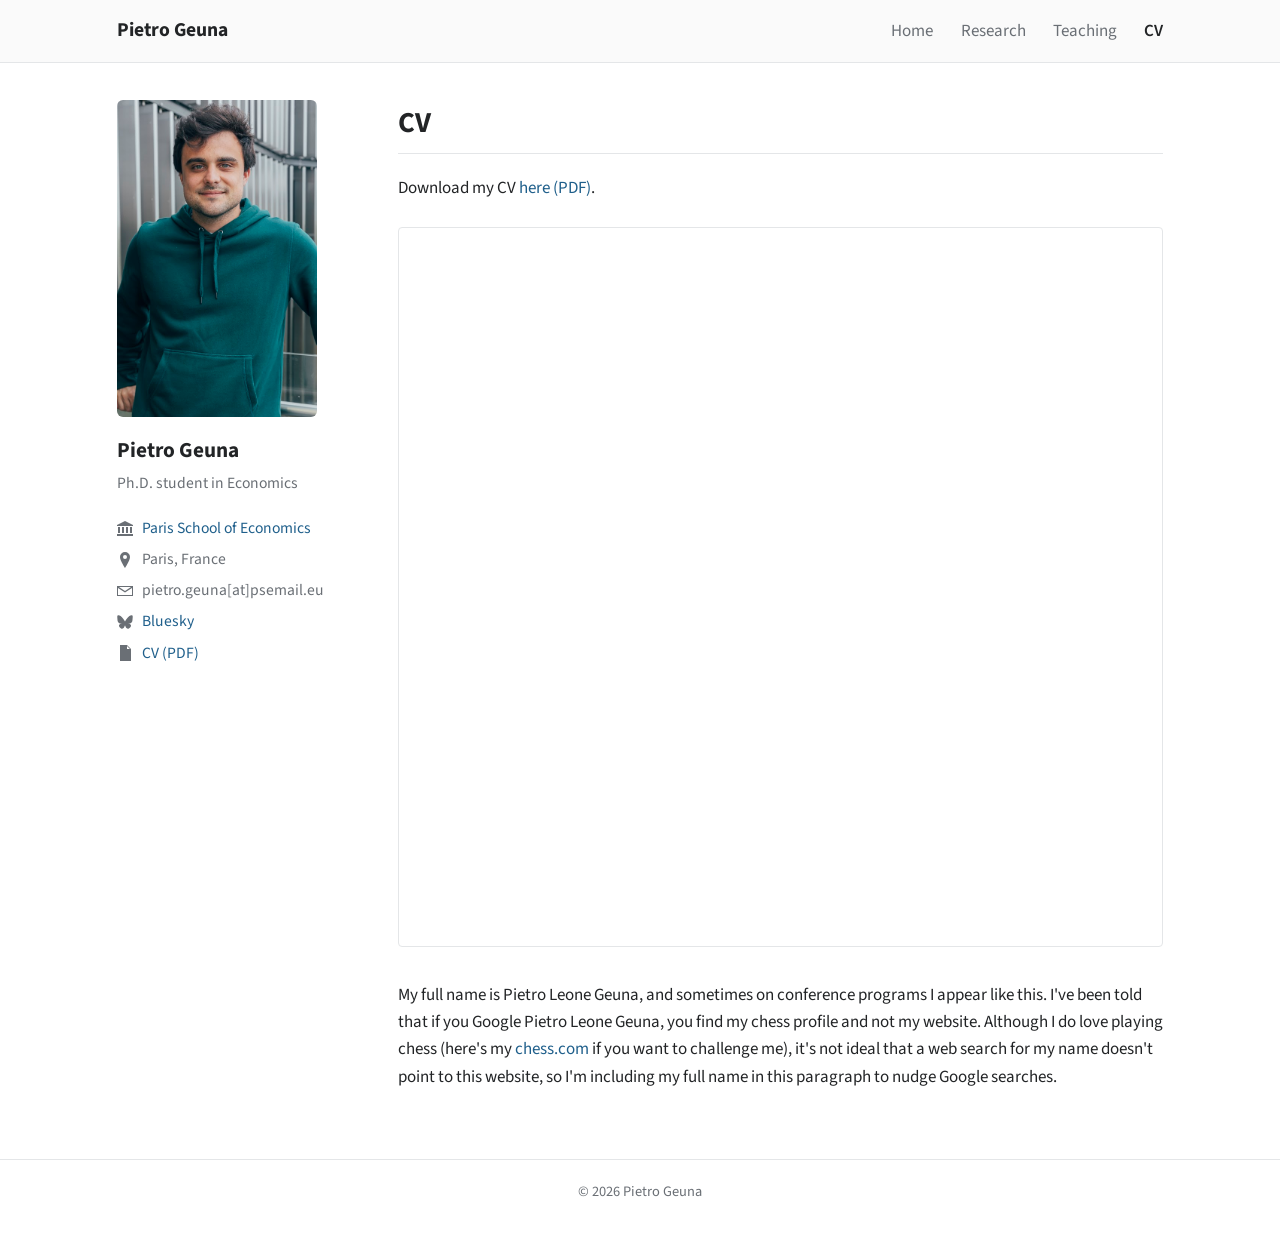
==== cv.html @ 075b46ee "Academic website: home, research, teaching, CV Co-Authored-By: Claude Opus 5.5 <noreply@anthropic.co" ====
<!doctype html>
<html lang="en">
<head>
  <meta charset="utf-8">
  <meta name="viewport" content="width=device-width, initial-scale=1">
  <title>CV | Pietro Geuna</title>
  <meta name="description" content="Pietro Leone Geuna, Ph.D. student in economics at the Paris School of Economics. Labor economics, wage setting, labor market power, worker mobility.">
  <link rel="preconnect" href="https://fonts.googleapis.com">
  <link rel="preconnect" href="https://fonts.gstatic.com" crossorigin>
  <link href="https://fonts.googleapis.com/css2?family=Source+Sans+3:ital,wght@0,400;0,600;0,700;1,400&display=swap" rel="stylesheet">
  <link rel="stylesheet" href="assets/style.css">
</head>
<body>
<header class="masthead">
  <nav>
    <a class="site-title" href="index.html">Pietro Geuna</a>
    <a class="nav-link" href="index.html">Home</a>
    <a class="nav-link" href="research.html">Research</a>
    <a class="nav-link" href="teaching.html">Teaching</a>
    <a class="nav-link active" href="cv.html">CV</a>
  </nav>
</header>

<div class="wrapper">
  <aside class="sidebar">
    <img class="avatar" src="assets/photo.jpg" alt="Pietro Geuna">
    <h2>Pietro Geuna</h2>
    <p class="bio">Ph.D. student in Economics</p>
    <ul>
      <li><svg viewBox="0 0 16 16"><path d="M8 0 0 4v1h16V4L8 0zM1 6v6h2V6H1zm4 0v6h2V6H5zm4 0v6h2V6H9zm4 0v6h2V6h-2zM0 13v2h16v-2H0z"/></svg><a href="https://www.parisschoolofeconomics.eu/">Paris School of Economics</a></li>
      <li><svg viewBox="0 0 16 16"><path d="M8 0a5 5 0 0 0-5 5c0 3.5 5 11 5 11s5-7.5 5-11a5 5 0 0 0-5-5zm0 7a2 2 0 1 1 0-4 2 2 0 0 1 0 4z"/></svg>Paris, France</li>
      <li><svg viewBox="0 0 16 16"><path d="M0 3v10h16V3H0zm2 1h12L8 8 2 4zm-1 1 7 4.6L15 5v7H1V5z"/></svg>pietro.geuna[at]psemail.eu</li>
      <li><svg viewBox="0 0 600 530"><path d="m135.72 44.03c66.496 49.921 138.02 151.14 164.28 205.46 26.262-54.316 97.782-155.54 164.28-205.46 47.98-36.021 125.72-63.892 125.72 24.795 0 17.712-10.155 148.79-16.111 170.07-20.703 73.984-96.144 92.854-163.25 81.433 117.3 19.964 147.14 86.092 82.697 152.22-122.39 125.59-175.91-31.511-189.63-71.766-2.514-7.3797-3.6904-10.832-3.7077-7.8964-.0174-2.9357-1.1937.51669-3.7077 7.8964-13.714 40.255-67.233 197.36-189.63 71.766-64.444-66.128-34.605-132.26 82.697-152.22-67.108 11.421-142.55-7.4491-163.25-81.433-5.9562-21.282-16.111-152.36-16.111-170.07 0-88.687 77.742-60.816 125.72-24.795z"/></svg><a href="https://bsky.app/profile/pgeuna.bsky.social">Bluesky</a></li>
      <li><svg viewBox="0 0 16 16"><path d="M3 0h7l4 4v12H3V0zm7 1v3h3L10 1zM5 7h7v1H5V7zm0 2h7v1H5V9zm0 2h5v1H5v-1z"/></svg><a href="assets/CV_Pietro_Geuna.pdf">CV (PDF)</a></li>
    </ul>
  </aside>

  <main class="content">
    <h1>CV</h1>
    <p>Download my CV <a href="assets/CV_Pietro_Geuna.pdf">here (PDF)</a>.</p>
    <iframe class="cv-embed" src="assets/CV_Pietro_Geuna.pdf" title="CV of Pietro Geuna"></iframe>
    <p>My full name is Pietro Leone Geuna, and sometimes on conference programs I appear like this. I've been told that if you Google Pietro Leone Geuna, you find my chess profile and not my website. Although I do love playing chess (here's my <a href="https://www.chess.com/member/leonegeuna">chess.com</a> if you want to challenge me), it's not ideal that a web search for my name doesn't point to this website, so I'm including my full name in this paragraph to nudge Google searches.</p>
  </main>
</div>

<footer>&copy; 2026 Pietro Geuna</footer>
</body>
</html>
---- assets/style.css ----
:root {
  --bg: #ffffff;
  --fg: #222426;
  --muted: #6a6f75;
  --rule: #e4e6e8;
  --accent: #1f5f8b;
  --accent-hover: #0f3f61;
  --nav-bg: #fafafa;
  --maxw: 1080px;
}
@media (prefers-color-scheme: dark) {
  :root {
    --bg: #16181b;
    --fg: #e3e5e8;
    --muted: #9aa0a6;
    --rule: #2c3035;
    --accent: #7db7e0;
    --accent-hover: #a9d1ee;
    --nav-bg: #1c1f23;
  }
}

* { box-sizing: border-box; }
html { font-size: 17px; }
body {
  margin: 0;
  background: var(--bg);
  color: var(--fg);
  font-family: "Source Sans 3", -apple-system, BlinkMacSystemFont, "Helvetica Neue", Arial, sans-serif;
  line-height: 1.6;
}
a { color: var(--accent); text-decoration: none; }
a:hover { color: var(--accent-hover); text-decoration: underline; }

/* Top navigation */
.masthead {
  border-bottom: 1px solid var(--rule);
  background: var(--nav-bg);
}
.masthead nav {
  max-width: var(--maxw);
  margin: 0 auto;
  padding: 0.9rem 1rem;
  display: flex;
  align-items: baseline;
  flex-wrap: wrap;
  gap: 0.4rem 1.6rem;
}
.masthead .site-title {
  font-weight: 700;
  font-size: 1.15rem;
  color: var(--fg);
  margin-right: auto;
}
.masthead .site-title:hover { text-decoration: none; }
.masthead a.nav-link { color: var(--muted); }
.masthead a.nav-link:hover, .masthead a.nav-link.active { color: var(--fg); text-decoration: none; }
.masthead a.nav-link.active { font-weight: 600; }

/* Layout */
.wrapper {
  max-width: var(--maxw);
  margin: 0 auto;
  padding: 2.2rem 1rem 3rem;
  display: grid;
  grid-template-columns: 230px 1fr;
  gap: 3rem;
}
@media (max-width: 760px) {
  .wrapper { grid-template-columns: 1fr; gap: 1.5rem; padding-top: 1.5rem; }
}

/* Sidebar */
.sidebar { font-size: 0.92rem; }
.sidebar img.avatar {
  width: 100%;
  max-width: 200px;
  border-radius: 6px;
  display: block;
  margin-bottom: 1rem;
}
.sidebar h2 { font-size: 1.25rem; margin: 0 0 0.2rem; }
.sidebar .bio { color: var(--muted); margin: 0 0 1rem; }
.sidebar ul { list-style: none; padding: 0; margin: 0; }
.sidebar li { display: flex; align-items: center; gap: 0.55rem; padding: 0.18rem 0; color: var(--muted); }
.sidebar li svg { width: 16px; height: 16px; flex-shrink: 0; fill: currentColor; }
@media (max-width: 760px) {
  .sidebar { display: grid; grid-template-columns: 110px 1fr; gap: 0 1rem; align-items: start; }
  .sidebar img.avatar { grid-row: span 3; margin: 0; }
}

/* Content */
.content { min-width: 0; }
.content h1 {
  font-size: 1.7rem;
  margin: 0 0 1.2rem;
  padding-bottom: 0.4rem;
  border-bottom: 1px solid var(--rule);
}
.content h2 {
  font-size: 1.25rem;
  margin: 2rem 0 0.8rem;
  padding-bottom: 0.25rem;
  border-bottom: 1px solid var(--rule);
}
.content p { margin: 0 0 1rem; }

/* Papers */
.paper { margin: 0 0 1.4rem; }
.paper .title { font-weight: 600; }
.paper .coauthors { color: var(--fg); }
.paper .status { color: var(--muted); font-style: italic; }
.paper .presentations { color: var(--muted); font-size: 0.9rem; margin-top: 0.2rem; }

.content ul.resources { padding-left: 1.2rem; }
.content ul.resources li { margin-bottom: 0.35rem; }

.note {
  border-left: 3px solid var(--accent);
  padding: 0.5rem 0.9rem;
  background: var(--nav-bg);
  font-size: 0.95rem;
}

.cv-embed {
  width: 100%;
  height: 80vh;
  border: 1px solid var(--rule);
  border-radius: 4px;
  margin: 0.5rem 0 1.5rem;
}

footer {
  border-top: 1px solid var(--rule);
  color: var(--muted);
  font-size: 0.85rem;
  text-align: center;
  padding: 1.2rem 1rem 2rem;
}
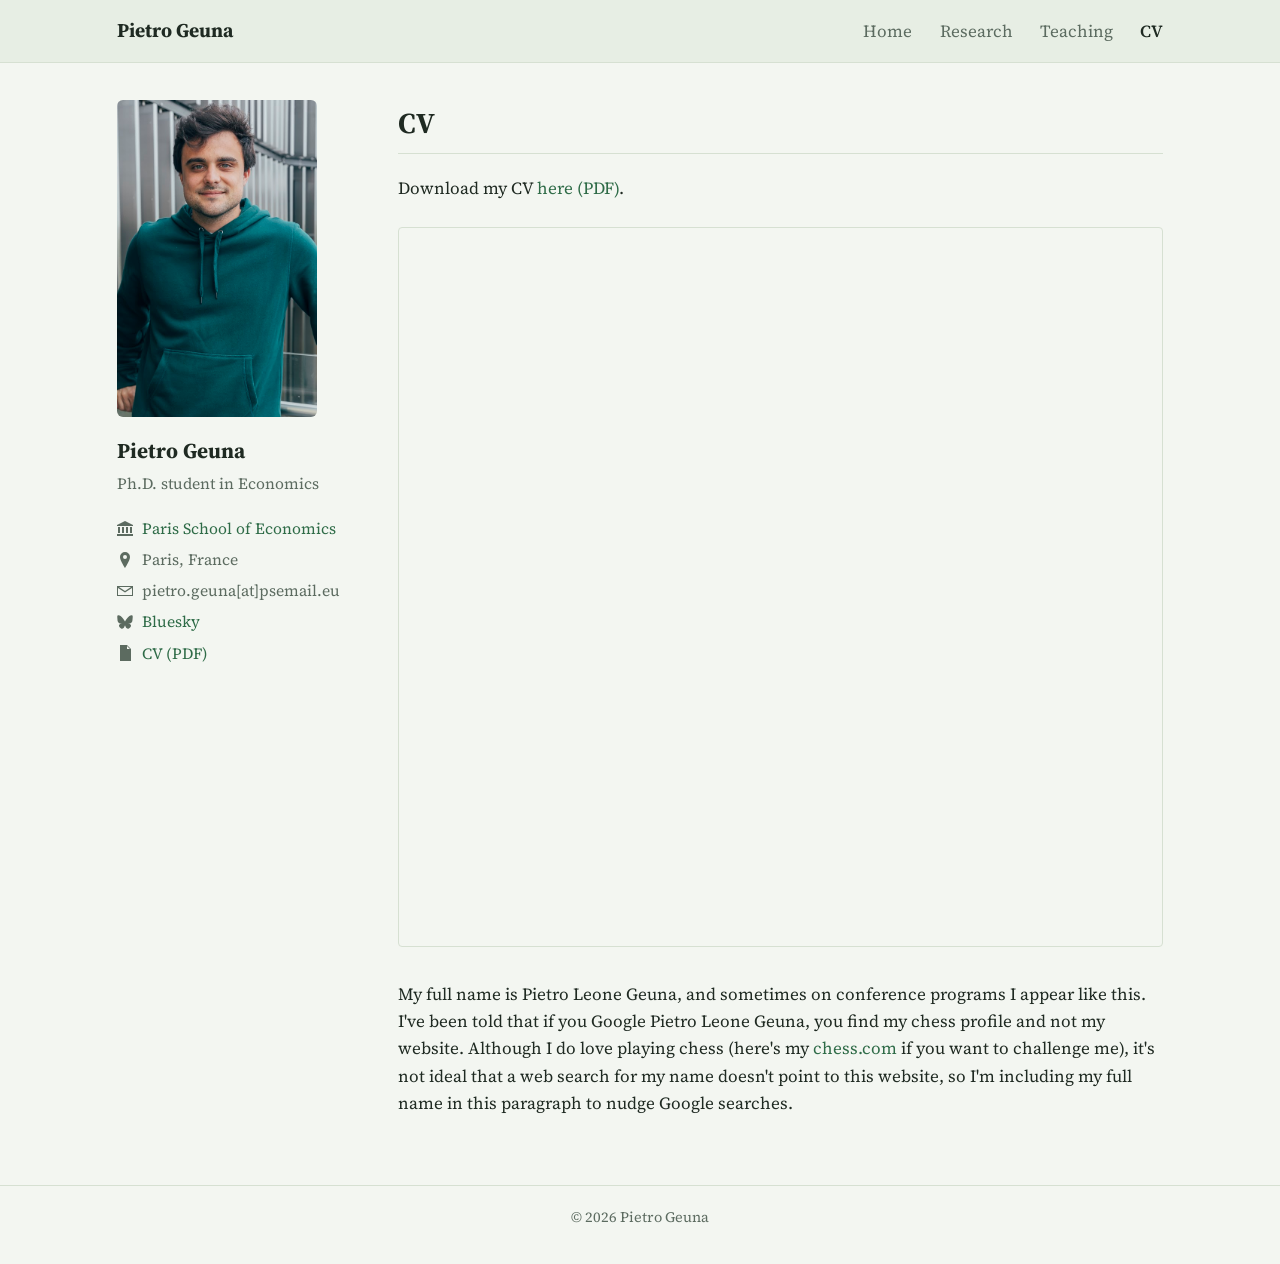
==== commit a8462098: "Serif font and sage green palette Co-Authored-By: Claude Opus 5.5 <noreply@anthropic.com>" ====
--- a/cv.html
+++ b/cv.html
@@ -7,7 +7,7 @@
   <meta name="description" content="Pietro Leone Geuna, Ph.D. student in economics at the Paris School of Economics. Labor economics, wage setting, labor market power, worker mobility.">
   <link rel="preconnect" href="https://fonts.googleapis.com">
   <link rel="preconnect" href="https://fonts.gstatic.com" crossorigin>
-  <link href="https://fonts.googleapis.com/css2?family=Source+Sans+3:ital,wght@0,400;0,600;0,700;1,400&display=swap" rel="stylesheet">
+  <link href="https://fonts.googleapis.com/css2?family=Source+Serif+4:ital,opsz,wght@0,8..60,400;0,8..60,600;0,8..60,700;1,8..60,400&display=swap" rel="stylesheet">
   <link rel="stylesheet" href="assets/style.css">
 </head>
 <body>
--- a/assets/style.css
+++ b/assets/style.css
@@ -1,22 +1,22 @@
 :root {
-  --bg: #ffffff;
-  --fg: #222426;
-  --muted: #6a6f75;
-  --rule: #e4e6e8;
-  --accent: #1f5f8b;
-  --accent-hover: #0f3f61;
-  --nav-bg: #fafafa;
+  --bg: #f3f6f1;
+  --fg: #1f2a22;
+  --muted: #5c6b60;
+  --rule: #d6e0d2;
+  --accent: #2e6b47;
+  --accent-hover: #1b4a2f;
+  --nav-bg: #e7eee4;
   --maxw: 1080px;
 }
 @media (prefers-color-scheme: dark) {
   :root {
-    --bg: #16181b;
-    --fg: #e3e5e8;
-    --muted: #9aa0a6;
-    --rule: #2c3035;
-    --accent: #7db7e0;
-    --accent-hover: #a9d1ee;
-    --nav-bg: #1c1f23;
+    --bg: #141b16;
+    --fg: #e2e8e3;
+    --muted: #98a69c;
+    --rule: #2a352d;
+    --accent: #8cc7a1;
+    --accent-hover: #b3dcc1;
+    --nav-bg: #1a231d;
   }
 }
 
@@ -26,7 +26,7 @@
   margin: 0;
   background: var(--bg);
   color: var(--fg);
-  font-family: "Source Sans 3", -apple-system, BlinkMacSystemFont, "Helvetica Neue", Arial, sans-serif;
+  font-family: "Source Serif 4", Georgia, "Times New Roman", serif;
   line-height: 1.6;
 }
 a { color: var(--accent); text-decoration: none; }
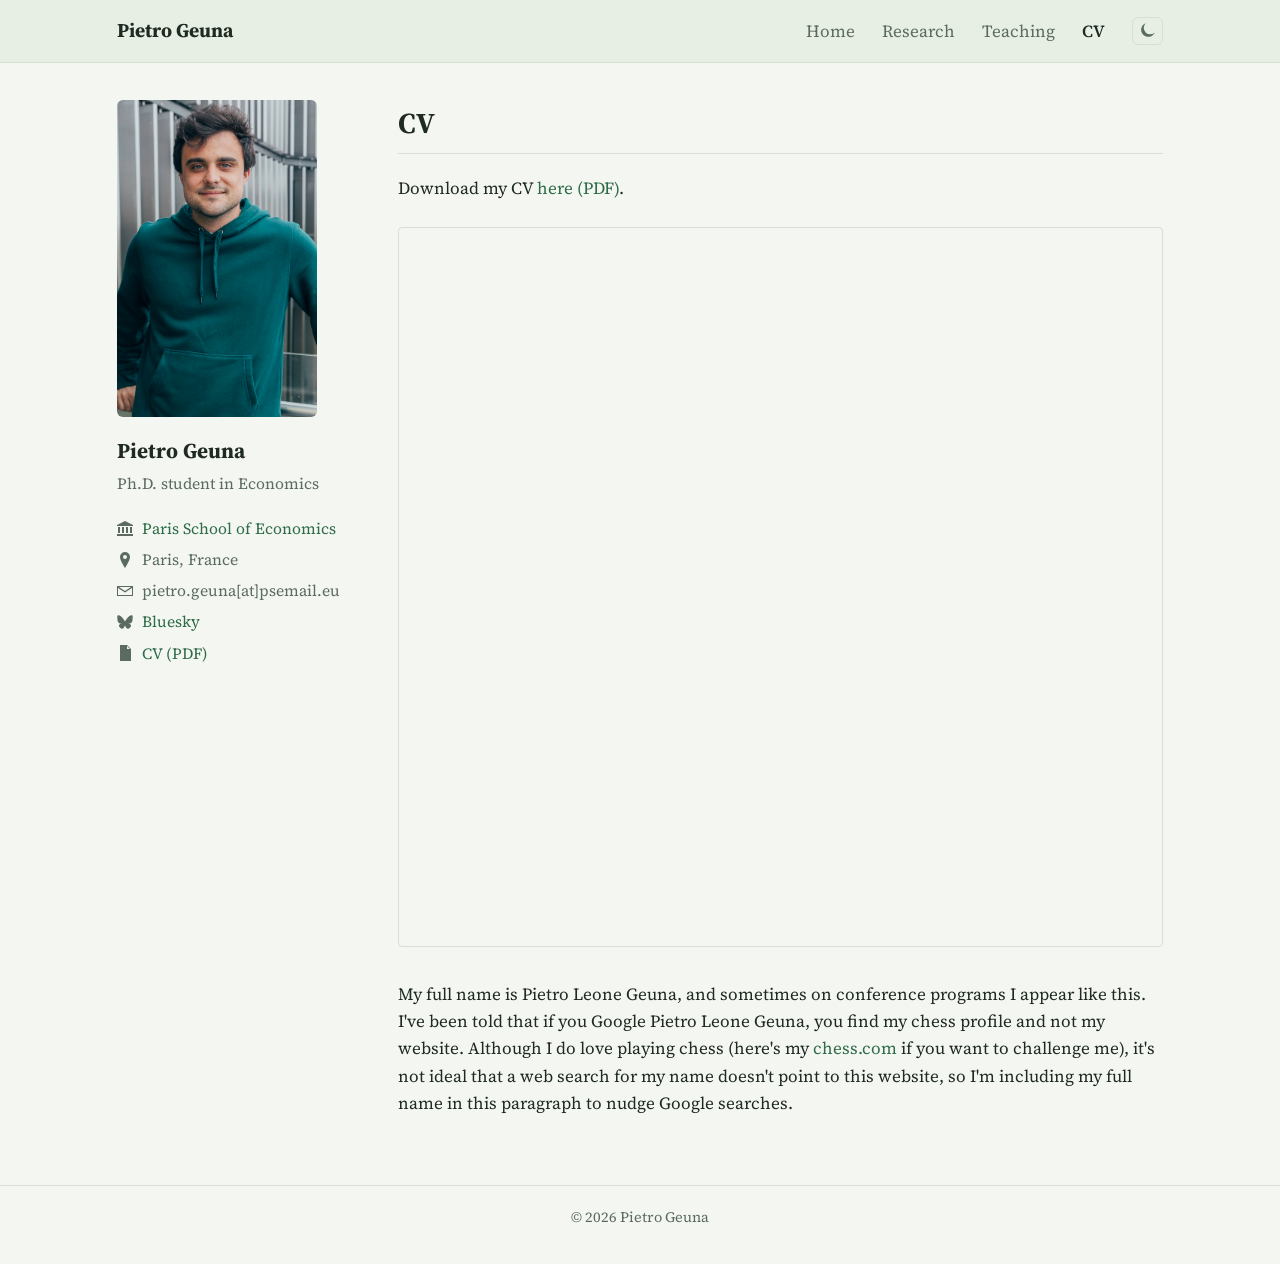
==== commit 299f267d: "Theme toggle, softer dark mode, link previews, favicon Co-Authored-By: Claude Opus 5.5 <noreply@anth" ====
--- a/cv.html
+++ b/cv.html
@@ -1,6 +1,14 @@
 <!doctype html>
 <html lang="en">
 <head>
+  <!-- Google tag (gtag.js) -->
+  <script async src="https://www.googletagmanager.com/gtag/js?id=G-NQ5NPTL3GL"></script>
+  <script>
+    window.dataLayer = window.dataLayer || [];
+    function gtag(){dataLayer.push(arguments);}
+    gtag('js', new Date());
+    gtag('config', 'G-NQ5NPTL3GL');
+  </script>
   <meta charset="utf-8">
   <meta name="viewport" content="width=device-width, initial-scale=1">
   <title>CV | Pietro Geuna</title>
@@ -9,6 +17,14 @@
   <link rel="preconnect" href="https://fonts.gstatic.com" crossorigin>
   <link href="https://fonts.googleapis.com/css2?family=Source+Serif+4:ital,opsz,wght@0,8..60,400;0,8..60,600;0,8..60,700;1,8..60,400&display=swap" rel="stylesheet">
   <link rel="stylesheet" href="assets/style.css">
+  <link rel="icon" href="assets/favicon.svg" type="image/svg+xml">
+  <meta property="og:type" content="website">
+  <meta property="og:title" content="CV | Pietro Geuna">
+  <meta property="og:description" content="Ph.D. student in economics at the Paris School of Economics. Labor economics, wage setting, labor market power, worker mobility.">
+  <meta property="og:url" content="https://pietro-geuna.github.io/cv.html">
+  <meta property="og:image" content="https://pietro-geuna.github.io/assets/photo.jpg">
+  <meta name="twitter:card" content="summary">
+  <script src="assets/theme.js"></script>
 </head>
 <body>
 <header class="masthead">
@@ -18,6 +34,10 @@
     <a class="nav-link" href="research.html">Research</a>
     <a class="nav-link" href="teaching.html">Teaching</a>
     <a class="nav-link active" href="cv.html">CV</a>
+    <button id="theme-toggle" class="theme-toggle" type="button" aria-label="Switch between light and dark mode" title="Switch between light and dark mode">
+      <svg class="icon-moon" viewBox="0 0 16 16" aria-hidden="true"><path d="M6 .3a7.5 7.5 0 1 0 9.7 9.7A6 6 0 0 1 6 .3z"/></svg>
+      <svg class="icon-sun" viewBox="0 0 16 16" aria-hidden="true"><circle cx="8" cy="8" r="3.2"/><path d="M7.3 0h1.4v2.4H7.3zM7.3 13.6h1.4V16H7.3zM0 7.3h2.4v1.4H0zM13.6 7.3H16v1.4h-2.4zM2.1 3.1l1-1 1.7 1.7-1 1zM11.2 12.2l1-1 1.7 1.7-1 1zM2.1 12.9l1.7-1.7 1 1-1.7 1.7zM11.2 3.8l1.7-1.7 1 1-1.7 1.7z"/></svg>
+    </button>
   </nav>
 </header>
 
--- a/assets/style.css
+++ b/assets/style.css
@@ -8,16 +8,47 @@
   --nav-bg: #e7eee4;
   --maxw: 1080px;
 }
+/* Dark mode: follows the system unless the visitor picked light; toggle can force dark */
 @media (prefers-color-scheme: dark) {
-  :root {
-    --bg: #141b16;
-    --fg: #e2e8e3;
-    --muted: #98a69c;
-    --rule: #2a352d;
-    --accent: #8cc7a1;
-    --accent-hover: #b3dcc1;
-    --nav-bg: #1a231d;
+  :root:not([data-theme="light"]) {
+    --bg: #1c2620;
+    --fg: #e3e9e4;
+    --muted: #a0ada4;
+    --rule: #33413a;
+    --accent: #8fcaa4;
+    --accent-hover: #b6dec4;
+    --nav-bg: #232f28;
   }
+}
+:root[data-theme="dark"] {
+  --bg: #1c2620;
+  --fg: #e3e9e4;
+  --muted: #a0ada4;
+  --rule: #33413a;
+  --accent: #8fcaa4;
+  --accent-hover: #b6dec4;
+  --nav-bg: #232f28;
+}
+
+/* Theme toggle */
+.theme-toggle {
+  background: none;
+  border: 1px solid var(--rule);
+  border-radius: 6px;
+  color: var(--muted);
+  cursor: pointer;
+  padding: 0.3rem 0.4rem;
+  line-height: 0;
+  align-self: center;
+}
+.theme-toggle:hover { color: var(--fg); border-color: var(--muted); }
+.theme-toggle svg { width: 15px; height: 15px; fill: currentColor; }
+.theme-toggle .icon-sun { display: none; }
+:root[data-theme="dark"] .theme-toggle .icon-sun { display: inline; }
+:root[data-theme="dark"] .theme-toggle .icon-moon { display: none; }
+@media (prefers-color-scheme: dark) {
+  :root:not([data-theme="light"]) .theme-toggle .icon-sun { display: inline; }
+  :root:not([data-theme="light"]) .theme-toggle .icon-moon { display: none; }
 }
 
 * { box-sizing: border-box; }
@@ -56,6 +87,10 @@
 .masthead a.nav-link { color: var(--muted); }
 .masthead a.nav-link:hover, .masthead a.nav-link.active { color: var(--fg); text-decoration: none; }
 .masthead a.nav-link.active { font-weight: 600; }
+@media (max-width: 520px) {
+  .masthead nav { column-gap: 1.1rem; }
+  .masthead .site-title { flex-basis: 100%; }
+}
 
 /* Layout */
 .wrapper {
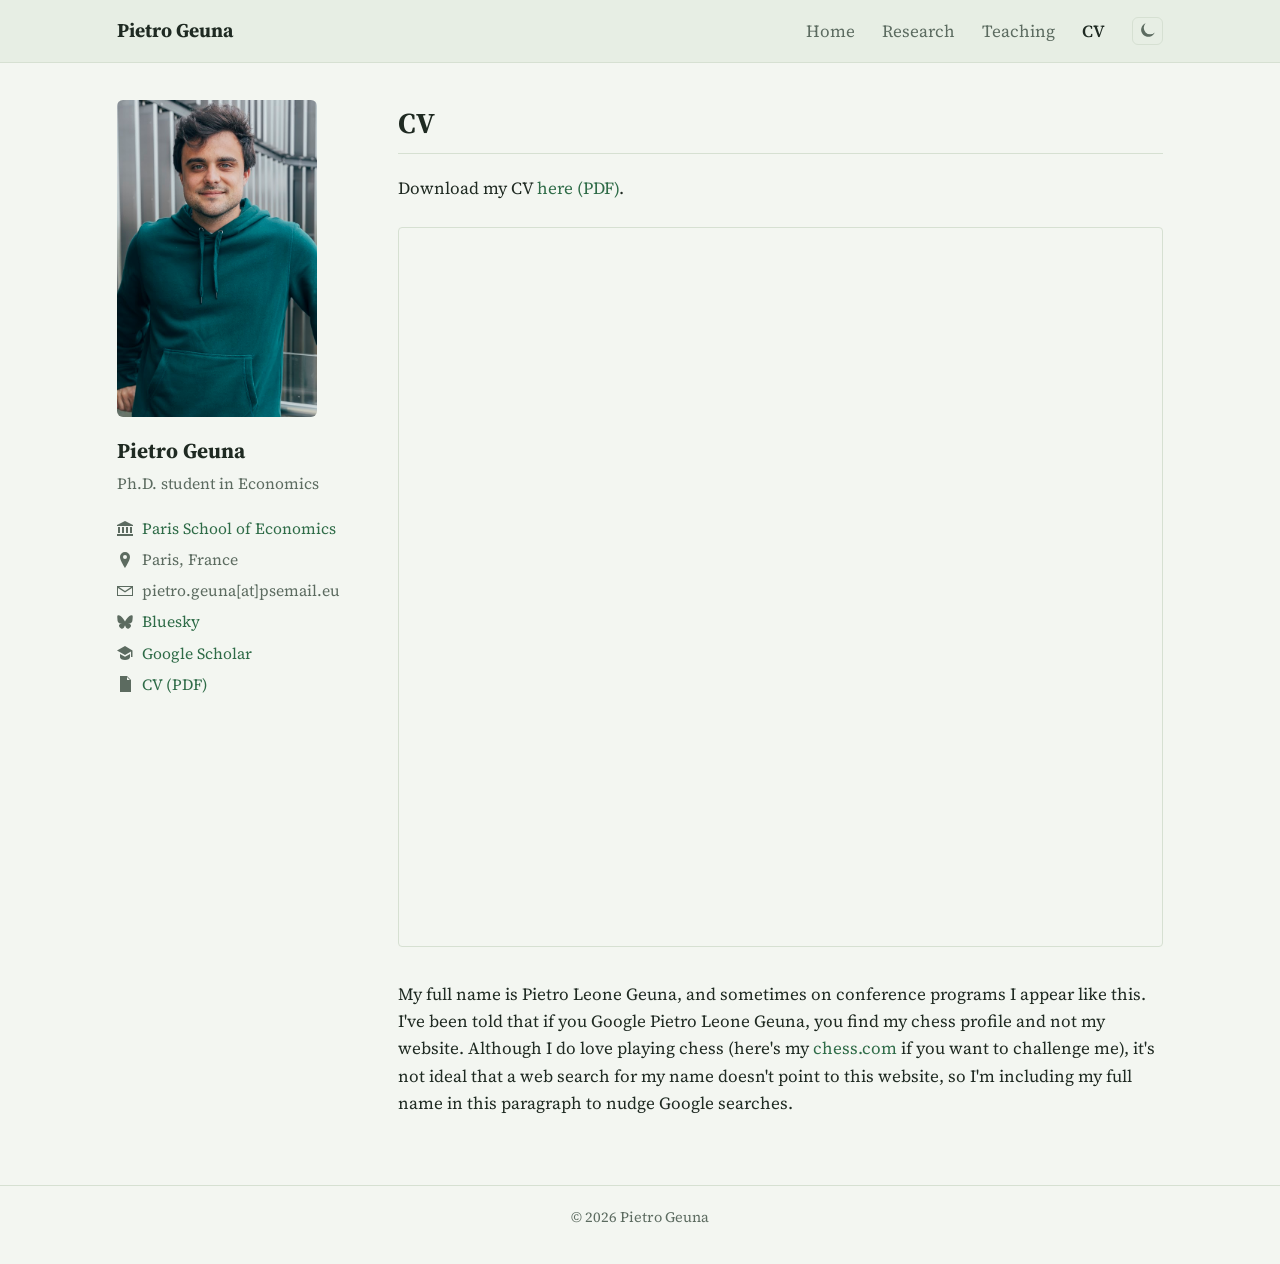
==== commit 362421e7: "Sidebar: add Google Scholar link Co-Authored-By: Claude Opus 5.5 <noreply@anthropic.com>" ====
--- a/cv.html
+++ b/cv.html
@@ -51,6 +51,7 @@
       <li><svg viewBox="0 0 16 16"><path d="M8 0a5 5 0 0 0-5 5c0 3.5 5 11 5 11s5-7.5 5-11a5 5 0 0 0-5-5zm0 7a2 2 0 1 1 0-4 2 2 0 0 1 0 4z"/></svg>Paris, France</li>
       <li><svg viewBox="0 0 16 16"><path d="M0 3v10h16V3H0zm2 1h12L8 8 2 4zm-1 1 7 4.6L15 5v7H1V5z"/></svg>pietro.geuna[at]psemail.eu</li>
       <li><svg viewBox="0 0 600 530"><path d="m135.72 44.03c66.496 49.921 138.02 151.14 164.28 205.46 26.262-54.316 97.782-155.54 164.28-205.46 47.98-36.021 125.72-63.892 125.72 24.795 0 17.712-10.155 148.79-16.111 170.07-20.703 73.984-96.144 92.854-163.25 81.433 117.3 19.964 147.14 86.092 82.697 152.22-122.39 125.59-175.91-31.511-189.63-71.766-2.514-7.3797-3.6904-10.832-3.7077-7.8964-.0174-2.9357-1.1937.51669-3.7077 7.8964-13.714 40.255-67.233 197.36-189.63 71.766-64.444-66.128-34.605-132.26 82.697-152.22-67.108 11.421-142.55-7.4491-163.25-81.433-5.9562-21.282-16.111-152.36-16.111-170.07 0-88.687 77.742-60.816 125.72-24.795z"/></svg><a href="https://bsky.app/profile/pgeuna.bsky.social">Bluesky</a></li>
+      <li><svg viewBox="0 0 16 16"><path d="M8 1 0 5.5l8 4.5 6-3.4V12h1.5V5.5L8 1zM3 9v3.2C3 13.8 5.2 15 8 15s5-1.2 5-2.8V9l-5 2.8L3 9z"/></svg><a href="https://scholar.google.com/citations?user=bglhk_4AAAAJ">Google Scholar</a></li>
       <li><svg viewBox="0 0 16 16"><path d="M3 0h7l4 4v12H3V0zm7 1v3h3L10 1zM5 7h7v1H5V7zm0 2h7v1H5V9zm0 2h5v1H5v-1z"/></svg><a href="assets/CV_Pietro_Geuna.pdf">CV (PDF)</a></li>
     </ul>
   </aside>
--- a/assets/style.css
+++ b/assets/style.css
@@ -145,6 +145,7 @@
 .paper .title { font-weight: 600; }
 .paper .coauthors { color: var(--fg); }
 .paper .status { color: var(--muted); font-style: italic; }
+.paper .links { margin-top: 0.1rem; }
 .paper .presentations { color: var(--muted); font-size: 0.9rem; margin-top: 0.2rem; }
 
 .content ul.resources { padding-left: 1.2rem; }
